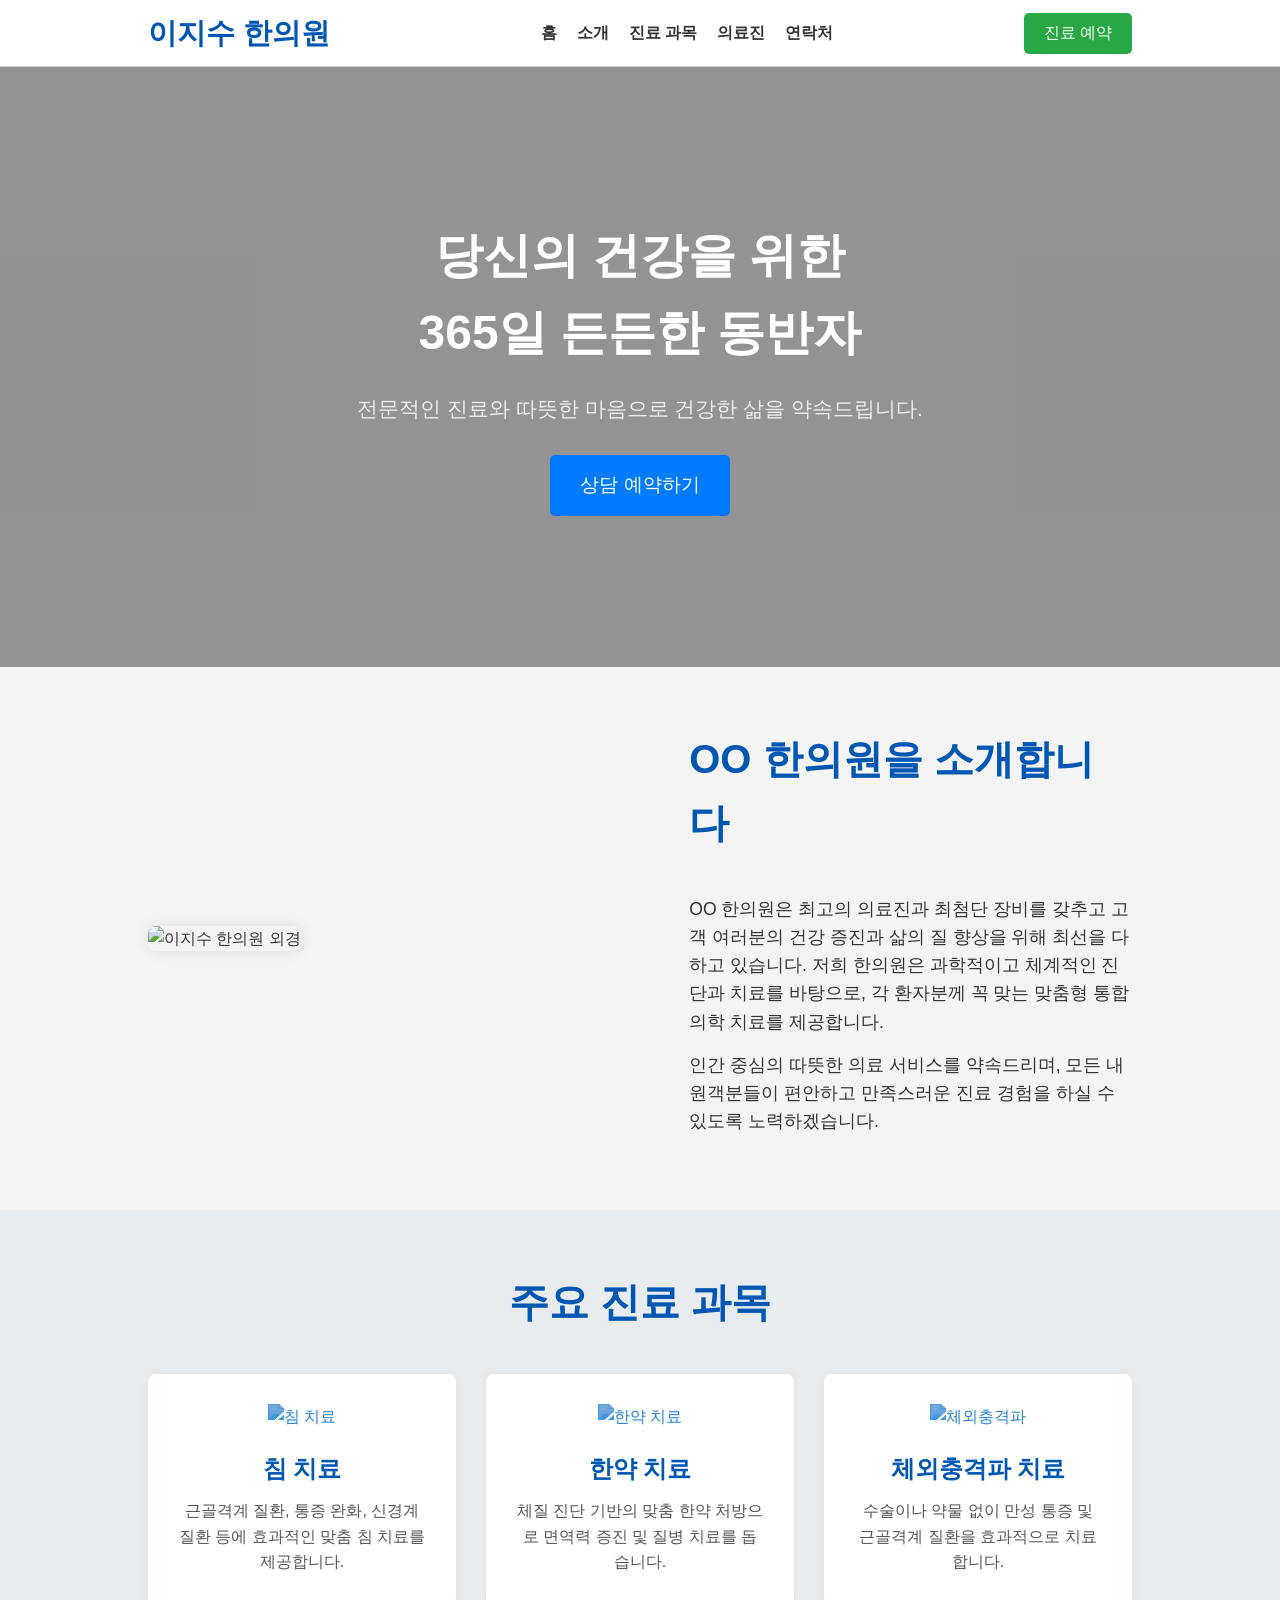
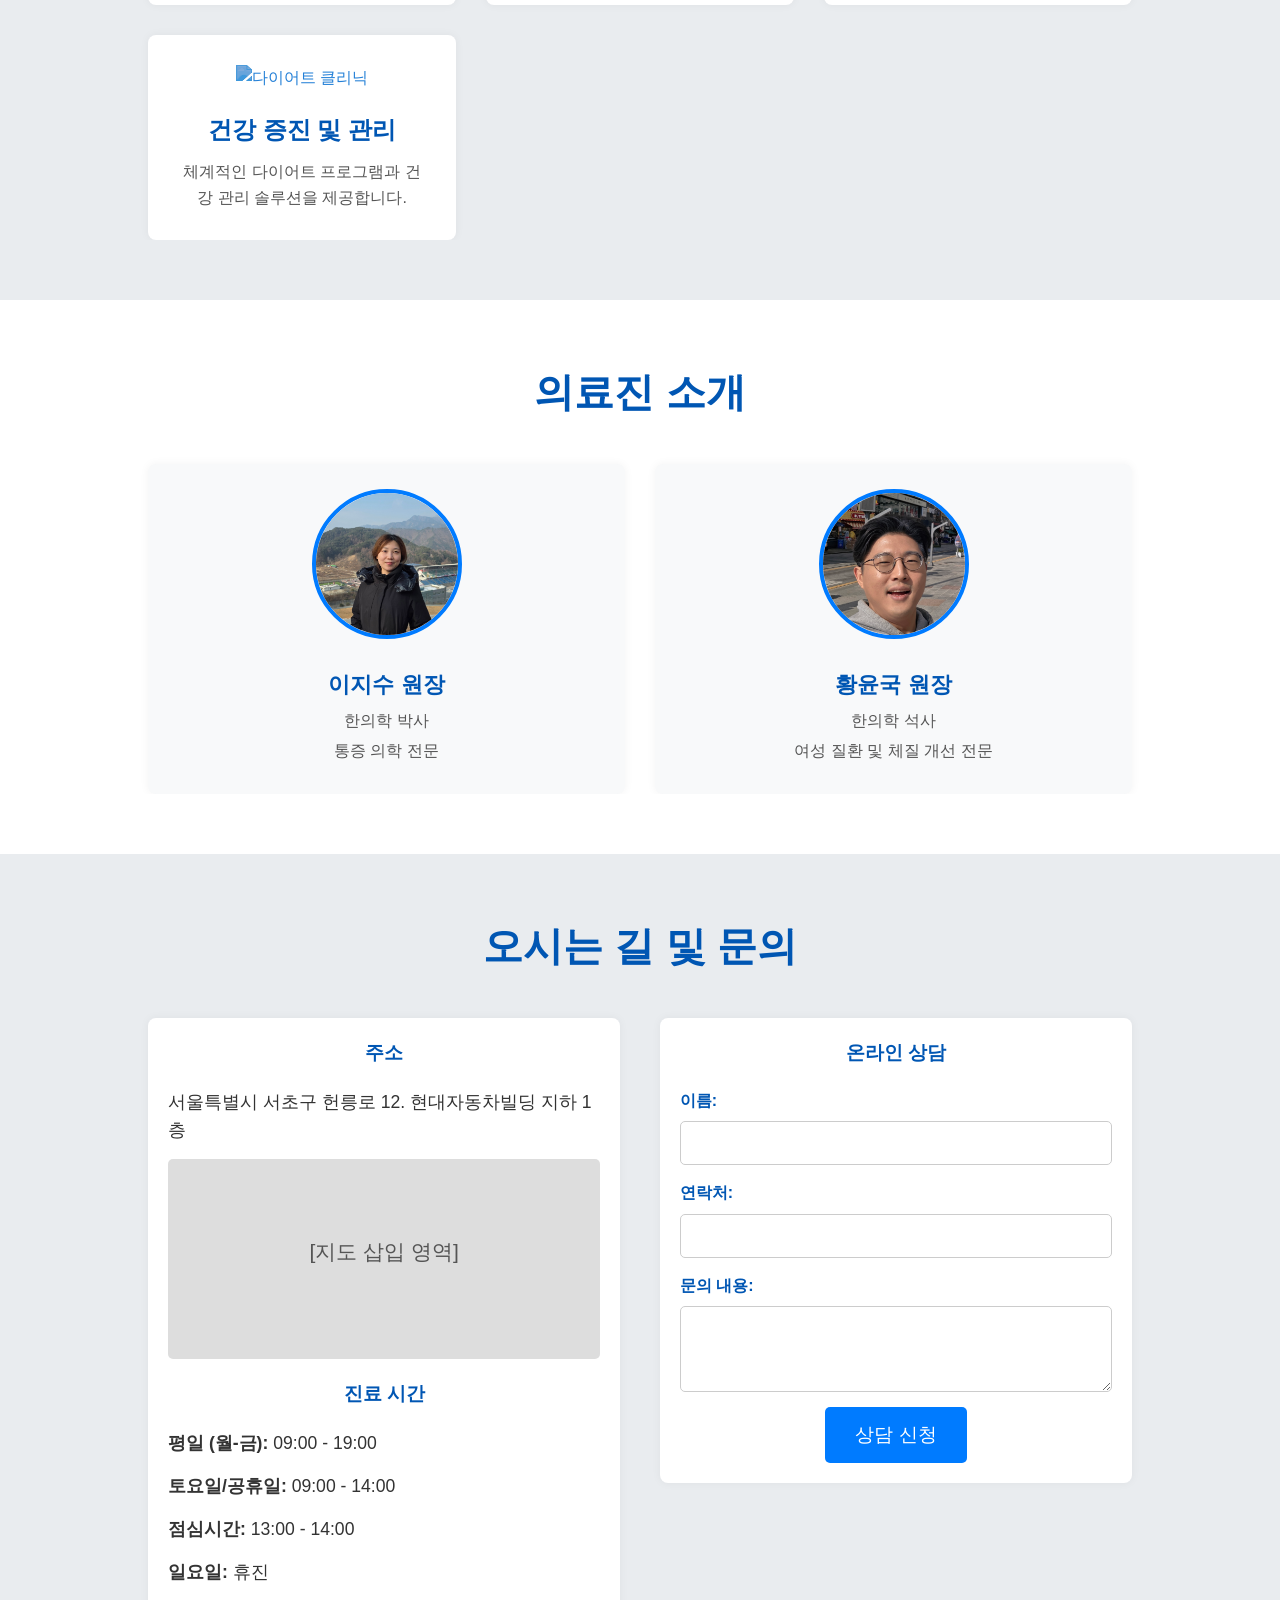
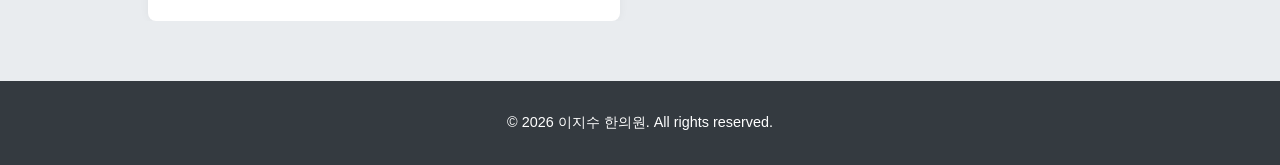
==== index.html @ 22c92284 "Initial commit" ====
<!DOCTYPE html>
<html lang="ko">
<head>
    <meta charset="UTF-8">
    <meta name="viewport" content="width=device-width, initial-scale=1.0">
    <title>이지수 한의원 - 건강한 아름다움을 위한 선택</title>
    <link rel="stylesheet" href="style.css">
    <!-- Link to a favicon if available -->
    <!-- <link rel="icon" href="favicon.ico" type="image/x-icon"> -->
</head>
<body>
    <header>
        <div class="container">
            <div class="logo">이지수 한의원</div>
            <nav>
                <ul>
                    <li><a href="#home">홈</a></li>
                    <li><a href="#about">소개</a></li>
                    <li><a href="#services">진료 과목</a></li>
                    <li><a href="#doctors">의료진</a></li>
                    <li><a href="#contact">연락처</a></li>
                </ul>
            </nav>
            <button class="cta-button-header">진료 예약</button>
        </div>
    </header>

    <section id="home" class="hero">
        <div class="hero-content">
            <h1>당신의 건강을 위한 <br> 365일 든든한 동반자</h1>
            <p>전문적인 진료와 따뜻한 마음으로 건강한 삶을 약속드립니다.</p>
            <a href="#contact" class="cta-button">상담 예약하기</a>
        </div>
    </section>

    <section id="about" class="about-section">
        <div class="container">
            <div class="about-image">
                <!-- Placeholder for clinic image -->
                <img src="images/clinic_exterior.jpg" alt="이지수 한의원 외경">
            </div>
            <div class="about-text">
                <h2>OO 한의원을 소개합니다</h2>
                <p>OO 한의원은 최고의 의료진과 최첨단 장비를 갖추고 고객 여러분의 건강 증진과 삶의 질 향상을 위해 최선을 다하고 있습니다. 저희 한의원은 과학적이고 체계적인 진단과 치료를 바탕으로, 각 환자분께 꼭 맞는 맞춤형 통합 의학 치료를 제공합니다.</p>
                <p>인간 중심의 따뜻한 의료 서비스를 약속드리며, 모든 내원객분들이 편안하고 만족스러운 진료 경험을 하실 수 있도록 노력하겠습니다.</p>
            </div>
        </div>
    </section>

    <section id="services" class="services-section">
        <div class="container">
            <h2>주요 진료 과목</h2>
            <div class="services-grid">
                <div class="service-item">
                    <img src="images/acupuncture.png" alt="침 치료">
                    <h3>침 치료</h3>
                    <p>근골격계 질환, 통증 완화, 신경계 질환 등에 효과적인 맞춤 침 치료를 제공합니다.</p>
                </div>
                <div class="service-item">
                    <img src="images/herbal_medicine.png" alt="한약 치료">
                    <h3>한약 치료</h3>
                    <p>체질 진단 기반의 맞춤 한약 처방으로 면역력 증진 및 질병 치료를 돕습니다.</p>
                </div>
                <div class="service-item">
                    <img src="images/shockwave.png" alt="체외충격파">
                    <h3>체외충격파 치료</h3>
                    <p>수술이나 약물 없이 만성 통증 및 근골격계 질환을 효과적으로 치료합니다.</p>
                </div>
                <div class="service-item">
                    <img src="images/diet.png" alt="다이어트 클리닉">
                    <h3>건강 증진 및 관리</h3>
                    <p>체계적인 다이어트 프로그램과 건강 관리 솔루션을 제공합니다.</p>
                </div>
            </div>
        </div>
    </section>

    <section id="doctors" class="doctors-section">
        <div class="container">
            <h2>의료진 소개</h2>
            <div class="doctors-grid">
                <div class="doctor-card">
                    <img src="images/ljs.jpg" alt="이지수 원장">
                    <h3>이지수 원장</h3>
                    <p>한의학 박사</p>
                    <p>통증 의학 전문</p>
                </div>
                <div class="doctor-card">
                    <img src="images/hyg.jpg" alt="황윤국 원장">
                    <h3>황윤국 원장</h3>
                    <p>한의학 석사</p>
                    <p>여성 질환 및 체질 개선 전문</p>
                </div>
                <!-- Add more doctor cards as needed -->
            </div>
        </div>
    </section>

    <section id="contact" class="contact-section">
        <div class="container">
            <h2>오시는 길 및 문의</h2>
            <div class="contact-info">
                <div class="address-map">
                    <h3>주소</h3>
                    <p>서울특별시 서초구 헌릉로 12. 현대자동차빌딩 지하 1층</p>
                    <div class="map-placeholder">
                        <!-- Placeholder for a map embed -->
                        <p>[지도 삽입 영역]</p>
                    </div>
                    <h3>진료 시간</h3>
                    <p><strong>평일 (월-금):</strong> 09:00 - 19:00</p>
                    <p><strong>토요일/공휴일:</strong> 09:00 - 14:00</p>
                    <p><strong>점심시간:</strong> 13:00 - 14:00</p>
                    <p><strong>일요일:</strong> 휴진</p>
                </div>
                <div class="contact-form">
                    <h3>온라인 상담</h3>
                    <form action="#" method="post">
                        <label for="name">이름:</label>
                        <input type="text" id="name" name="name" required>

                        <label for="phone">연락처:</label>
                        <input type="tel" id="phone" name="phone" required>

                        <label for="message">문의 내용:</label>
                        <textarea id="message" name="message" rows="4" required></textarea>

                        <button type="submit" class="cta-button">상담 신청</button>
                    </form>
                </div>
            </div>
        </div>
    </section>

    <footer>
        <div class="container">
            <p>&copy; 2026 이지수 한의원. All rights reserved.</p>
            <!-- Optional: Links to privacy policy, terms of service -->
        </div>
    </footer>

    <!-- <script src="script.js"></script> -->
</body>
</html>
---- style.css ----
/* Basic Reset & Global Styles */
* {
    margin: 0;
    padding: 0;
    box-sizing: border-box;
}

body {
    font-family: 'Arial', sans-serif; /* Or a more Korean-friendly font if specified */
    line-height: 1.6;
    color: #333;
    background-color: #f4f4f4;
}

.container {
    width: 80%;
    margin: auto;
    overflow: hidden;
    padding: 0 20px;
}

h1, h2, h3 {
    margin-bottom: 20px;
    color: #0056b3; /* A clinic-like blue */
}

a {
    text-decoration: none;
    color: #007bff;
}

a:hover {
    color: #0056b3;
}

/* Header */
header {
    background: #fff;
    padding: 10px 0;
    border-bottom: #ccc 1px solid;
    position: sticky;
    top: 0;
    z-index: 1000;
}

header .container {
    display: flex;
    justify-content: space-between;
    align-items: center;
}

header .logo {
    font-size: 1.8em;
    font-weight: bold;
    color: #0056b3;
}

header nav ul {
    list-style: none;
    display: flex;
}

header nav ul li {
    margin-left: 20px;
}

header nav ul li a {
    color: #333;
    font-weight: bold;
    padding: 5px 0;
    transition: color 0.3s ease;
}

header nav ul li a:hover {
    color: #007bff;
}

.cta-button-header {
    background: #28a745; /* Green for action */
    color: #fff;
    padding: 10px 20px;
    border: none;
    border-radius: 5px;
    cursor: pointer;
    font-size: 1em;
    transition: background-color 0.3s ease;
}

.cta-button-header:hover {
    background: #218838;
}

/* Hero Section */
.hero {
    background: url('images/hero_banner.jpg') no-repeat center center/cover; /* Placeholder image */
    height: 600px;
    display: flex;
    justify-content: center;
    align-items: center;
    text-align: center;
    color: #fff;
    position: relative;
    overflow: hidden; /* Ensures background image doesn't overflow */
}

.hero::before { /* Overlay for better text readability */
    content: '';
    position: absolute;
    top: 0;
    left: 0;
    width: 100%;
    height: 100%;
    background-color: rgba(0, 0, 0, 0.4);
}

.hero-content {
    position: relative;
    z-index: 1;
    max-width: 800px;
    padding: 20px;
}

.hero h1 {
    font-size: 3em;
    margin-bottom: 20px;
    color: #fff;
}

.hero p {
    font-size: 1.3em;
    margin-bottom: 30px;
    color: #eee;
}

.cta-button {
    display: inline-block;
    background: #007bff;
    color: #fff;
    padding: 15px 30px;
    border-radius: 5px;
    font-size: 1.2em;
    transition: background-color 0.3s ease;
    border: none;
    cursor: pointer;
}

.cta-button:hover {
    background: #0056b3;
}

/* Section Styling */
section {
    padding: 60px 0;
    text-align: center;
}

section h2 {
    font-size: 2.5em;
    margin-bottom: 40px;
    color: #0056b3;
}

/* About Section */
.about-section .container {
    display: flex;
    align-items: center;
    justify-content: space-between;
    text-align: left;
    flex-wrap: wrap; /* Allow wrapping for responsiveness */
}

.about-image {
    flex: 1;
    max-width: 45%;
    margin-right: 30px;
}

.about-image img {
    max-width: 100%;
    height: auto;
    border-radius: 8px;
    box-shadow: 0 0 15px rgba(0,0,0,0.1);
}

.about-text {
    flex: 1;
    max-width: 45%;
}

.about-text p {
    margin-bottom: 15px;
    font-size: 1.1em;
}

/* Services Section */
.services-section {
    background: #e9ecef;
}

.services-grid {
    display: grid;
    grid-template-columns: repeat(auto-fit, minmax(280px, 1fr));
    gap: 30px;
    margin-top: 30px;
}

.service-item {
    background: #fff;
    padding: 30px;
    border-radius: 8px;
    box-shadow: 0 0 10px rgba(0,0,0,0.05);
    transition: transform 0.3s ease;
}

.service-item:hover {
    transform: translateY(-10px);
}

.service-item img {
    width: 80px;
    height: 80px;
    margin-bottom: 20px;
    filter: invert(30%) sepia(100%) saturate(800%) hue-rotate(180deg) brightness(90%) contrast(90%); /* Example color tint */
}

.service-item h3 {
    font-size: 1.5em;
    margin-bottom: 10px;
    color: #0056b3;
}

.service-item p {
    font-size: 1em;
    color: #555;
}

/* Doctors Section */
.doctors-section {
    background: #fff;
}

.doctors-grid {
    display: grid;
    grid-template-columns: repeat(auto-fit, minmax(250px, 1fr));
    gap: 30px;
    margin-top: 30px;
}

.doctor-card {
    background: #f8f9fa;
    padding: 25px;
    border-radius: 8px;
    box-shadow: 0 0 10px rgba(0,0,0,0.05);
}

.doctor-card img {
    width: 150px;
    height: 150px;
    border-radius: 50%;
    object-fit: cover;
    margin-bottom: 20px;
    border: 4px solid #007bff;
}

.doctor-card h3 {
    font-size: 1.4em;
    margin-bottom: 5px;
    color: #0056b3;
}

.doctor-card p {
    font-size: 1em;
    color: #555;
    margin-bottom: 5px;
}

/* Contact Section */
.contact-section {
    background: #e9ecef;
}

.contact-info {
    display: flex;
    justify-content: space-between;
    align-items: flex-start; /* Align items to the top */
    flex-wrap: wrap;
    text-align: left;
}

.address-map, .contact-form {
    flex: 1;
    max-width: 48%;
    padding: 20px;
    background: #fff;
    border-radius: 8px;
    box-shadow: 0 0 10px rgba(0,0,0,0.05);
}

.address-map h3, .contact-form h3 {
    margin-top: 0;
    text-align: center;
}

.address-map p, .contact-form p {
    font-size: 1.1em;
    margin-bottom: 15px;
}

.map-placeholder {
    background-color: #ddd;
    height: 200px;
    display: flex;
    justify-content: center;
    align-items: center;
    color: #555;
    font-size: 1.2em;
    border-radius: 5px;
    margin-top: 10px;
    margin-bottom: 20px;
}

.contact-form form {
    display: flex;
    flex-direction: column;
}

.contact-form label {
    margin-bottom: 8px;
    font-weight: bold;
    color: #0056b3;
}

.contact-form input[type="text"],
.contact-form input[type="tel"],
.contact-form textarea {
    padding: 12px;
    margin-bottom: 15px;
    border: 1px solid #ccc;
    border-radius: 5px;
    font-size: 1em;
}

.contact-form textarea {
    resize: vertical; /* Allow vertical resizing */
}

.contact-form button[type="submit"] {
    width: auto; /* Adjust button width */
    align-self: center; /* Center the button */
}


/* Footer */
footer {
    background: #343a40;
    color: #fff;
    text-align: center;
    padding: 30px 0;
}

footer p {
    margin: 0;
    font-size: 0.9em;
}

/* Responsive Design */
@media (max-width: 992px) {
    .container {
        width: 90%;
    }

    header .container {
        flex-direction: column;
    }

    header nav ul {
        margin-top: 15px;
        flex-wrap: wrap;
        justify-content: center;
    }

    header nav ul li {
        margin: 5px 10px;
    }

    .cta-button-header {
        margin-top: 10px;
    }

    .hero h1 {
        font-size: 2.5em;
    }

    .hero p {
        font-size: 1.1em;
    }

    .about-section .container, .contact-info {
        flex-direction: column;
    }

    .about-image, .about-text, .address-map, .contact-form {
        max-width: 100%;
        margin-right: 0;
        margin-bottom: 30px;
    }

    .contact-form {
        margin-bottom: 0; /* No extra margin for the last element */
    }
}

@media (max-width: 768px) {
    .hero {
        height: 400px;
    }

    .hero h1 {
        font-size: 2em;
    }

    .hero p {
        font-size: 1em;
    }

    .cta-button {
        padding: 12px 25px;
        font-size: 1em;
    }

    section h2 {
        font-size: 2em;
    }

    .service-item, .doctor-card {
        padding: 20px;
    }
    
    .doctor-card img {
        width: 120px;
        height: 120px;
    }

    .doctor-card h3 {
        font-size: 1.2em;
    }
}

@media (max-width: 576px) {
    header .logo {
        font-size: 1.5em;
    }
    header nav ul li {
        margin: 5px;
    }
    .cta-button-header {
        padding: 8px 15px;
        font-size: 0.9em;
    }

    .hero h1 {
        font-size: 1.8em;
    }

    .hero p {
        font-size: 0.95em;
    }
    
    .cta-button {
        padding: 10px 20px;
        font-size: 1em;
    }

    .about-section .container, .contact-info {
        padding: 0 15px;
    }

    .service-item img {
        width: 60px;
        height: 60px;
    }
    .service-item h3 {
        font-size: 1.3em;
    }

    .contact-form button[type="submit"] {
        width: 100%; /* Full width for submit button on small screens */
    }
}
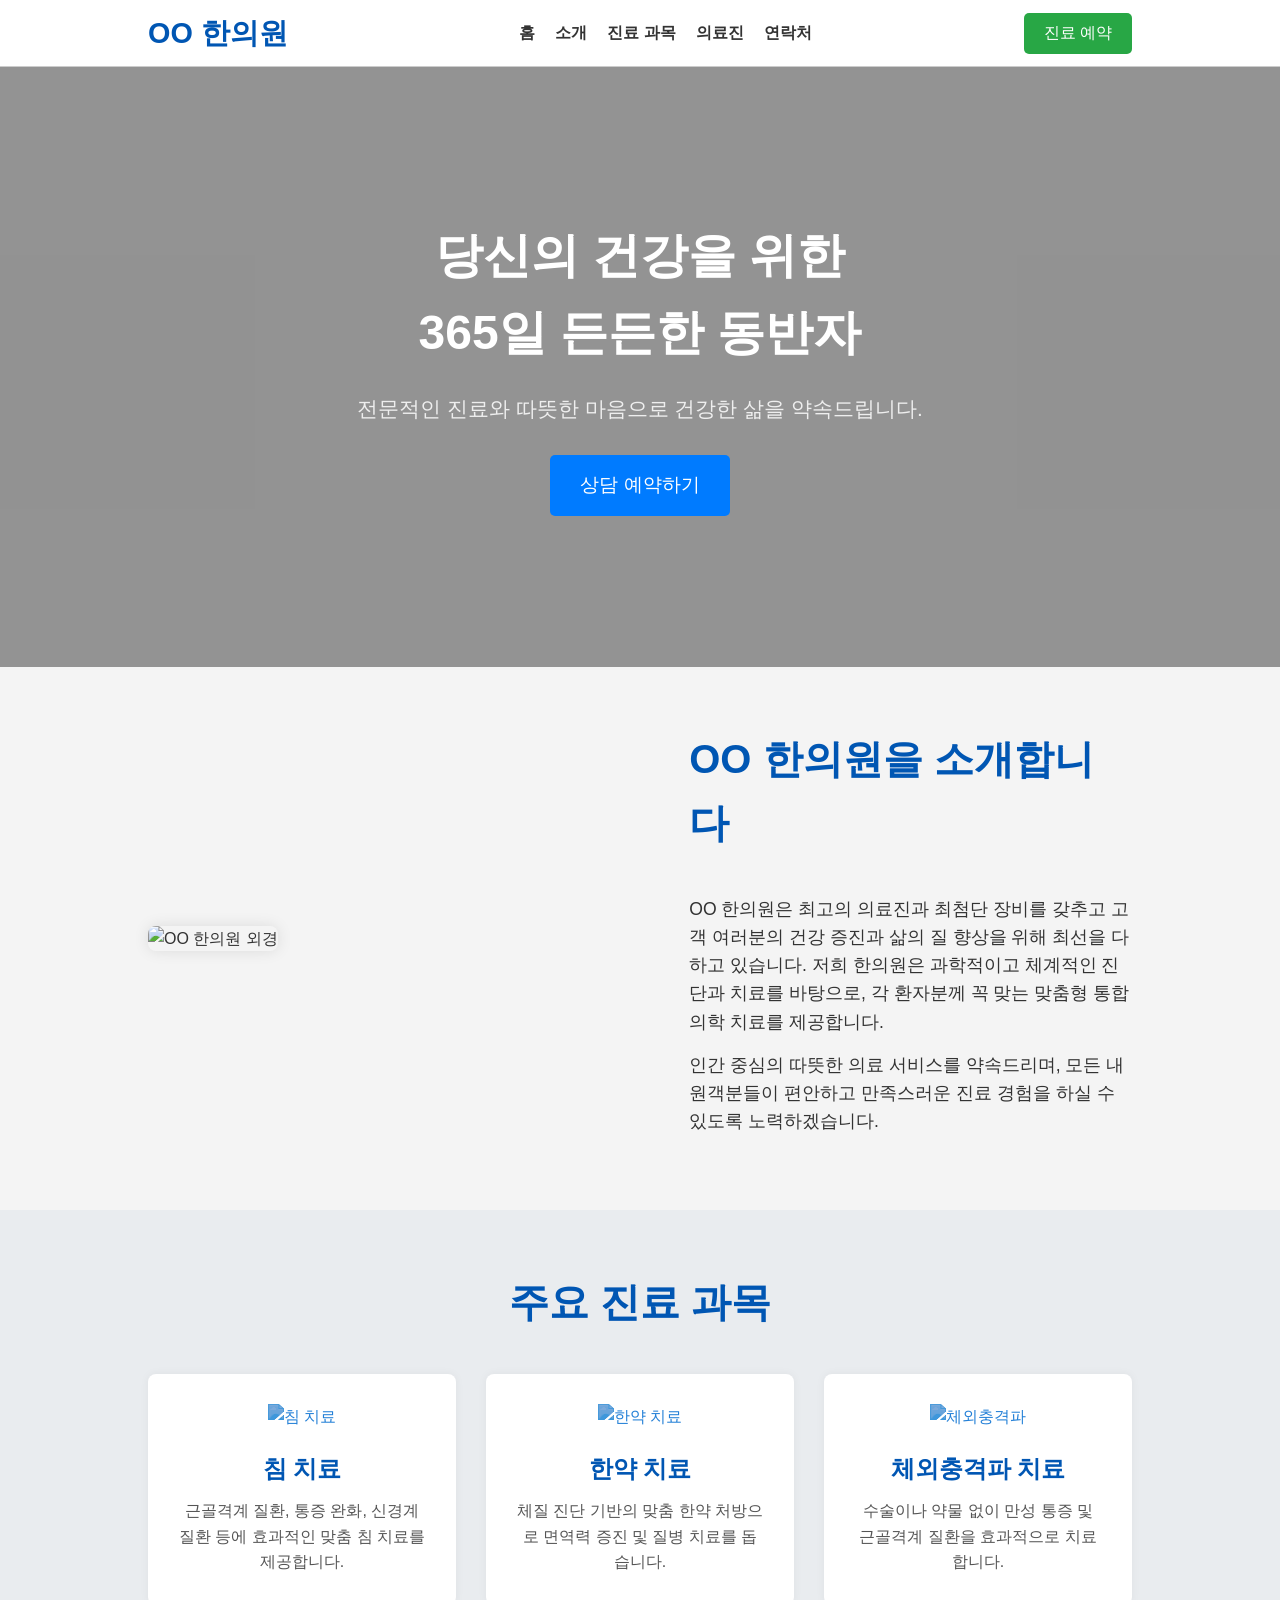
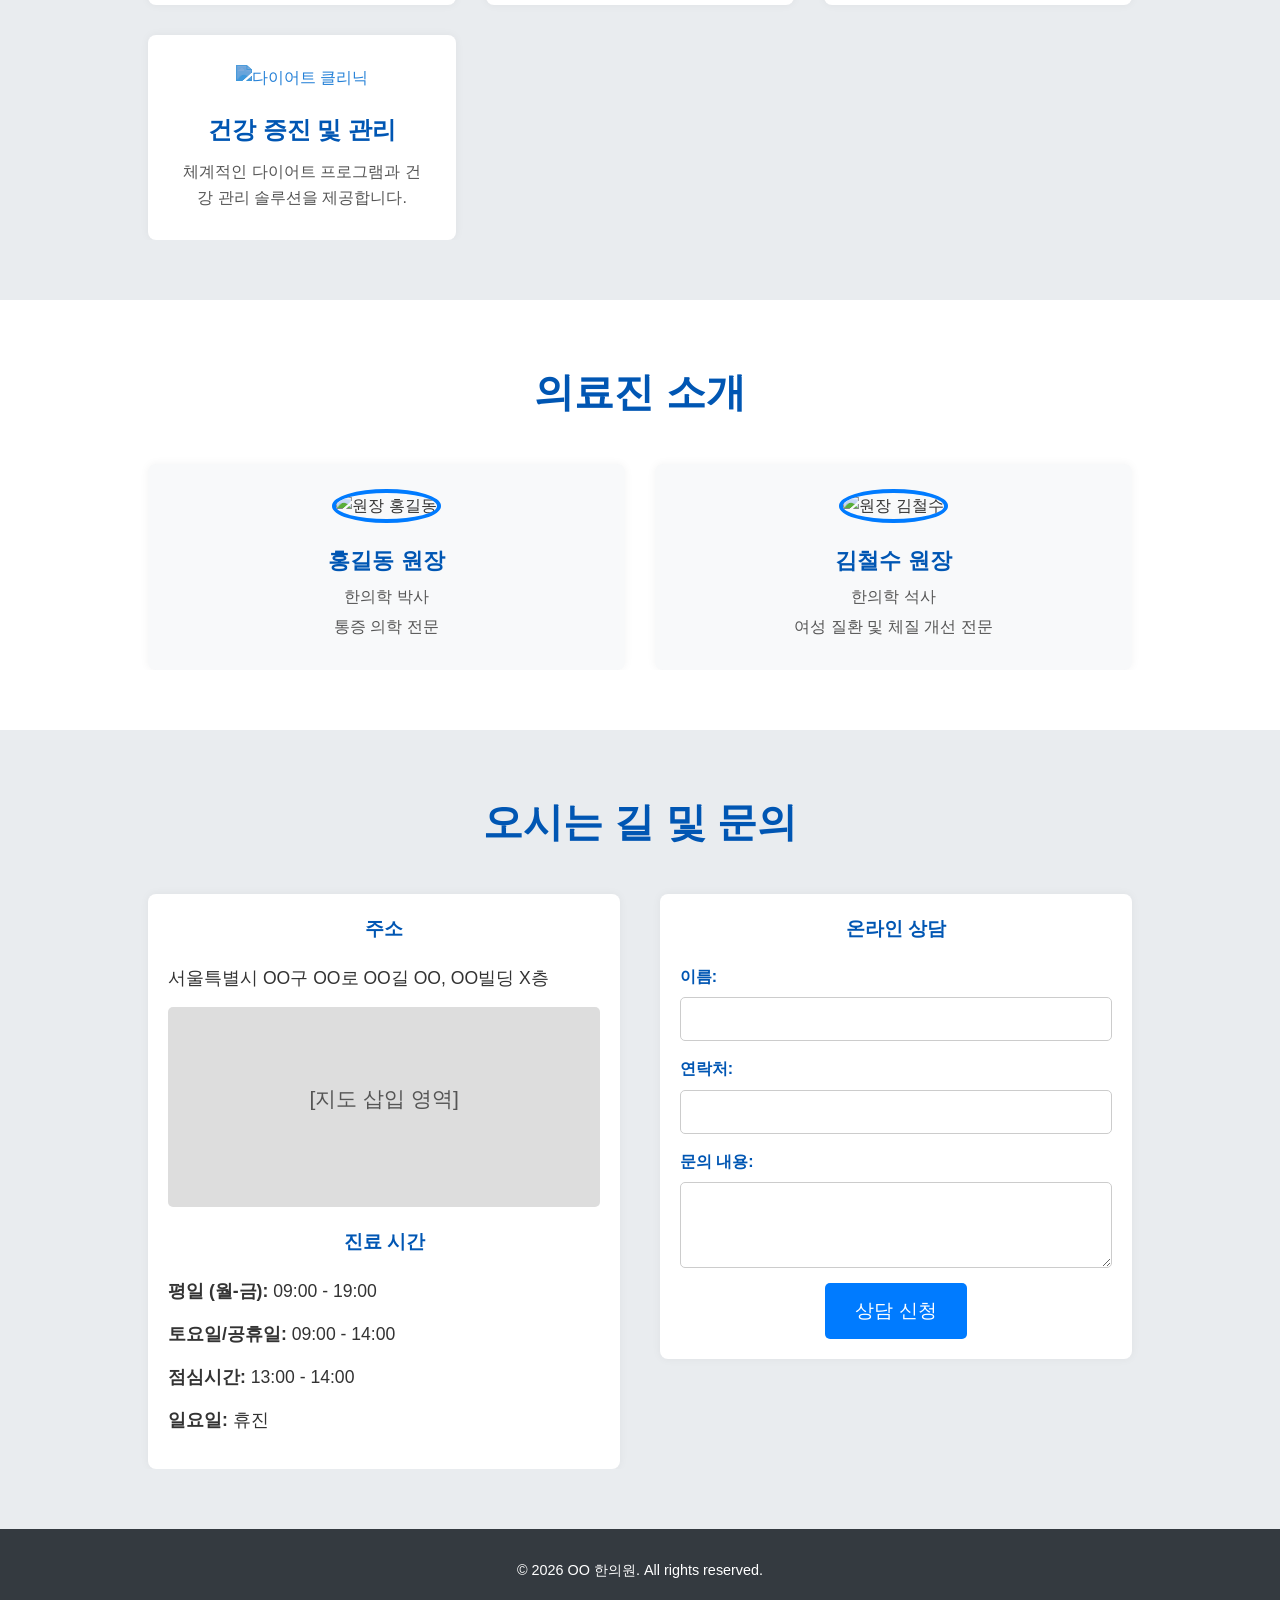
==== commit 5fc3ca43: "Initial commit" ====
--- a/index.html
+++ b/index.html
@@ -3,7 +3,7 @@
 <head>
     <meta charset="UTF-8">
     <meta name="viewport" content="width=device-width, initial-scale=1.0">
-    <title>이지수 한의원 - 건강한 아름다움을 위한 선택</title>
+    <title>OO 한의원 - 건강한 아름다움을 위한 선택</title>
     <link rel="stylesheet" href="style.css">
     <!-- Link to a favicon if available -->
     <!-- <link rel="icon" href="favicon.ico" type="image/x-icon"> -->
@@ -11,7 +11,7 @@
 <body>
     <header>
         <div class="container">
-            <div class="logo">이지수 한의원</div>
+            <div class="logo">OO 한의원</div>
             <nav>
                 <ul>
                     <li><a href="#home">홈</a></li>
@@ -37,7 +37,7 @@
         <div class="container">
             <div class="about-image">
                 <!-- Placeholder for clinic image -->
-                <img src="images/clinic_exterior.jpg" alt="이지수 한의원 외경">
+                <img src="images/clinic_exterior.jpg" alt="OO 한의원 외경">
             </div>
             <div class="about-text">
                 <h2>OO 한의원을 소개합니다</h2>
@@ -80,14 +80,14 @@
             <h2>의료진 소개</h2>
             <div class="doctors-grid">
                 <div class="doctor-card">
-                    <img src="images/ljs.jpg" alt="이지수 원장">
-                    <h3>이지수 원장</h3>
+                    <img src="images/doctor_placeholder.png" alt="원장 홍길동">
+                    <h3>홍길동 원장</h3>
                     <p>한의학 박사</p>
                     <p>통증 의학 전문</p>
                 </div>
                 <div class="doctor-card">
-                    <img src="images/hyg.jpg" alt="황윤국 원장">
-                    <h3>황윤국 원장</h3>
+                    <img src="images/doctor_placeholder.png" alt="원장 김철수">
+                    <h3>김철수 원장</h3>
                     <p>한의학 석사</p>
                     <p>여성 질환 및 체질 개선 전문</p>
                 </div>
@@ -102,7 +102,7 @@
             <div class="contact-info">
                 <div class="address-map">
                     <h3>주소</h3>
-                    <p>서울특별시 서초구 헌릉로 12. 현대자동차빌딩 지하 1층</p>
+                    <p>서울특별시 OO구 OO로 OO길 OO, OO빌딩 X층</p>
                     <div class="map-placeholder">
                         <!-- Placeholder for a map embed -->
                         <p>[지도 삽입 영역]</p>
@@ -134,7 +134,7 @@
 
     <footer>
         <div class="container">
-            <p>&copy; 2026 이지수 한의원. All rights reserved.</p>
+            <p>&copy; 2026 OO 한의원. All rights reserved.</p>
             <!-- Optional: Links to privacy policy, terms of service -->
         </div>
     </footer>
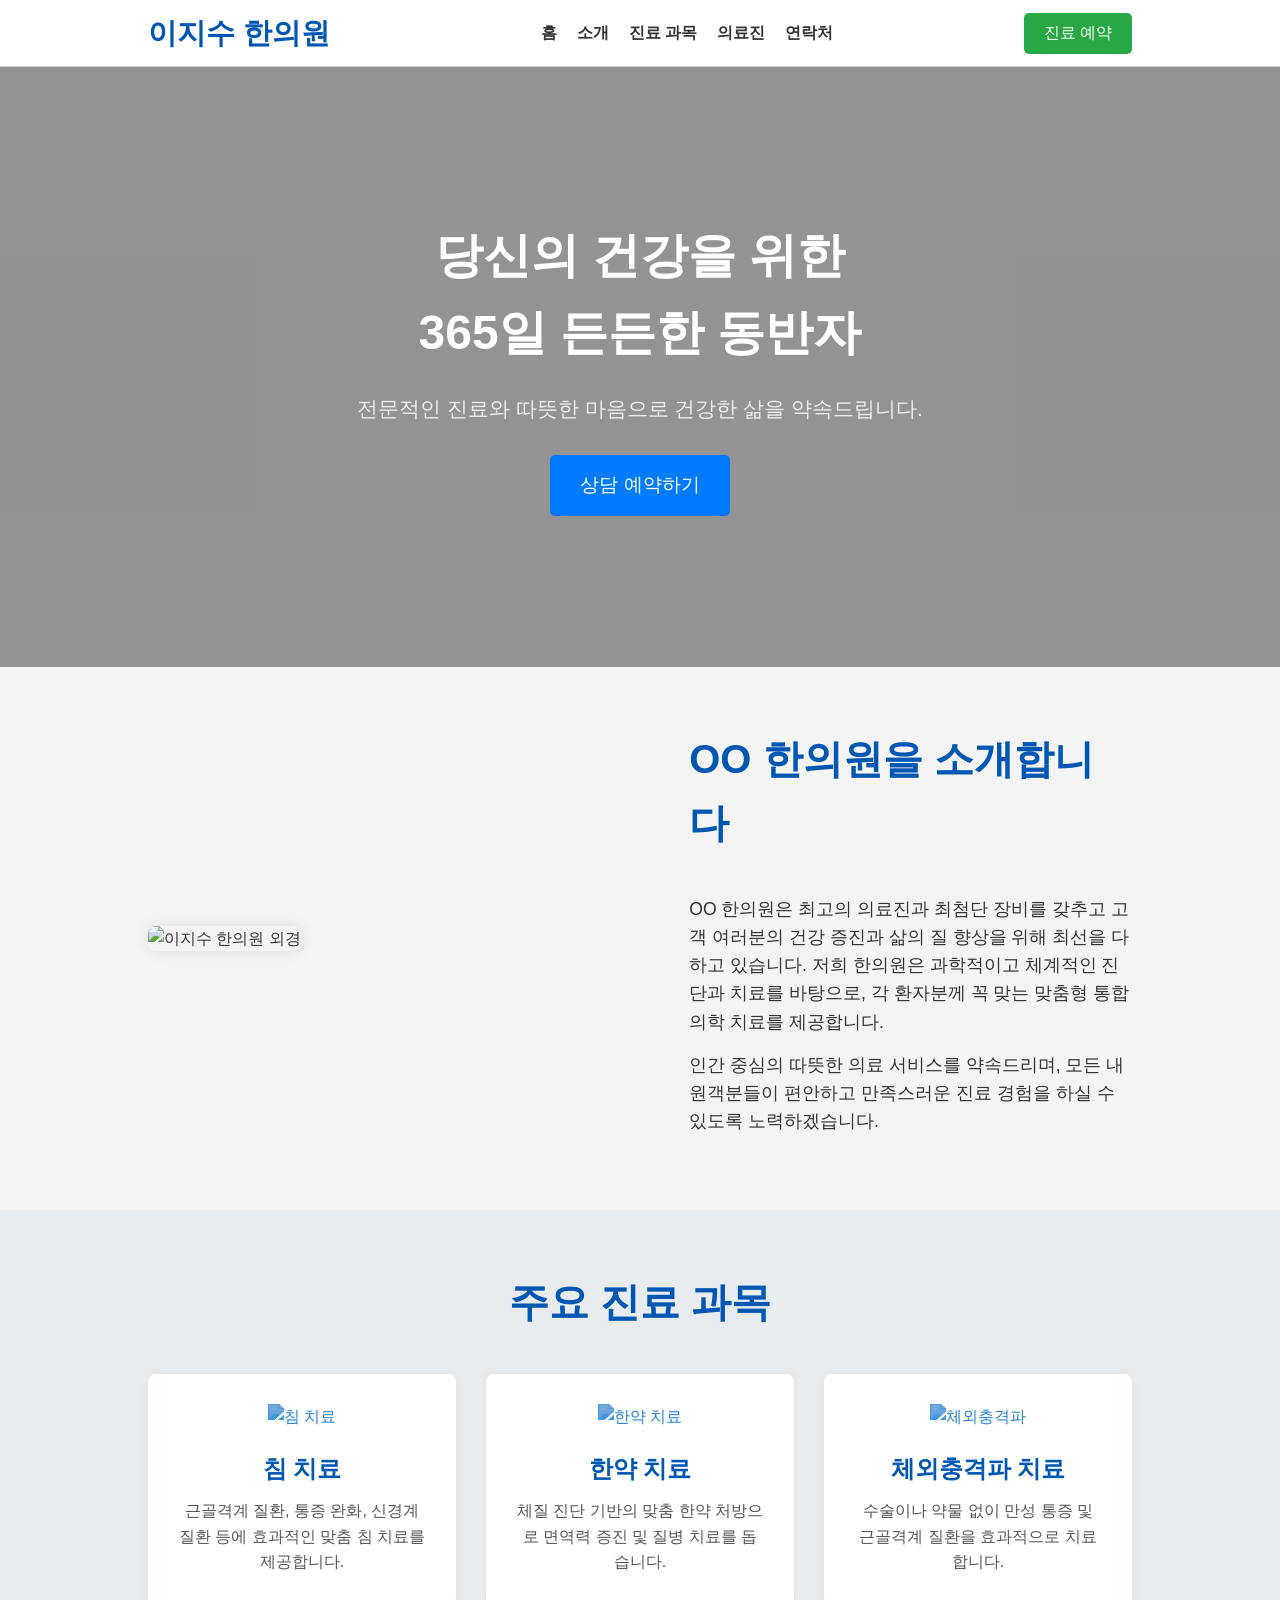
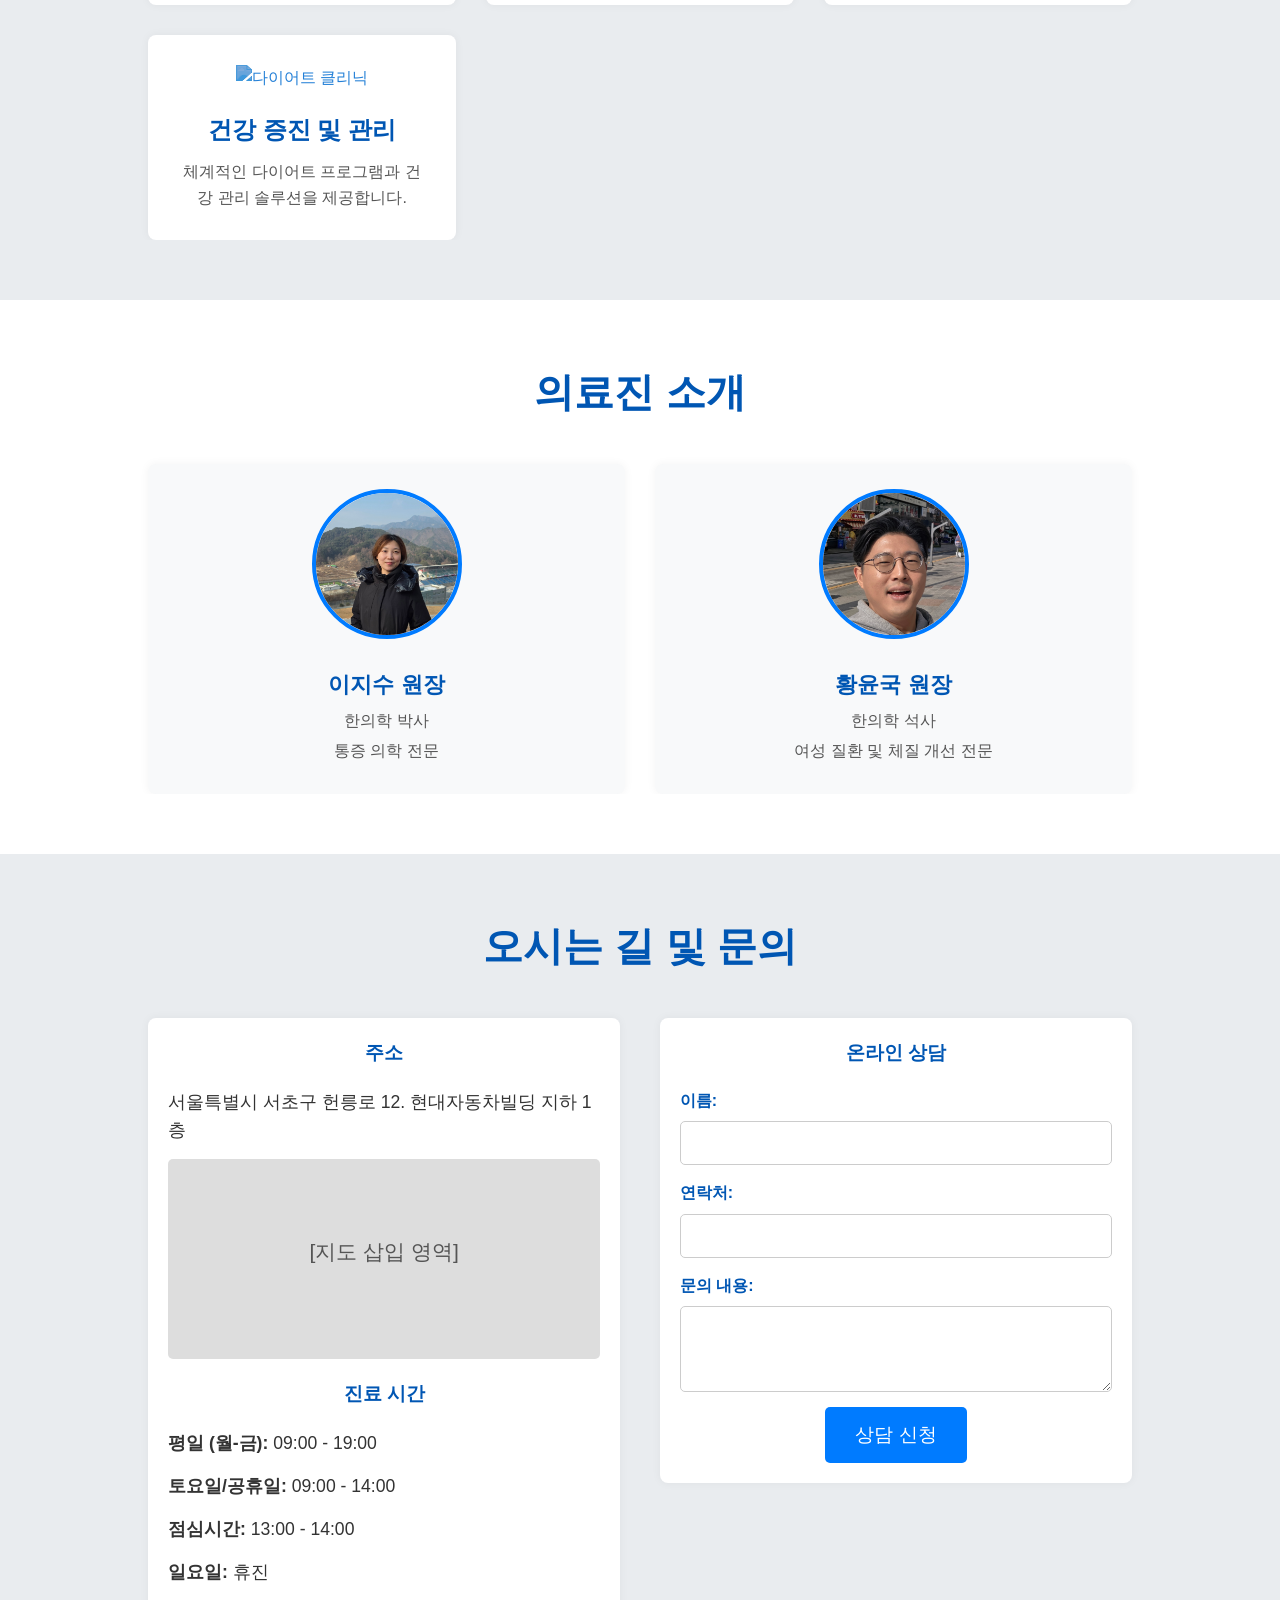
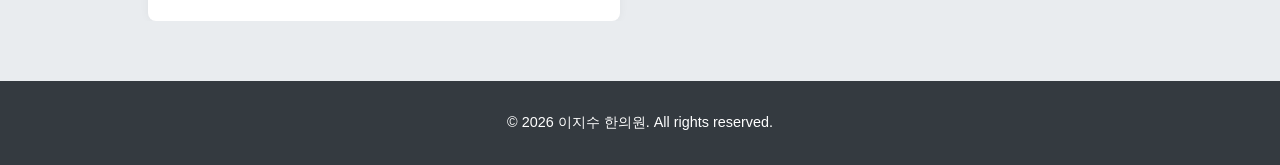
==== commit 535b99e1: "폼 수정완료" ====
--- a/index.html
+++ b/index.html
@@ -3,7 +3,7 @@
 <head>
     <meta charset="UTF-8">
     <meta name="viewport" content="width=device-width, initial-scale=1.0">
-    <title>OO 한의원 - 건강한 아름다움을 위한 선택</title>
+    <title>이지수 한의원 - 건강한 아름다움을 위한 선택</title>
     <link rel="stylesheet" href="style.css">
     <!-- Link to a favicon if available -->
     <!-- <link rel="icon" href="favicon.ico" type="image/x-icon"> -->
@@ -11,7 +11,7 @@
 <body>
     <header>
         <div class="container">
-            <div class="logo">OO 한의원</div>
+            <div class="logo">이지수 한의원</div>
             <nav>
                 <ul>
                     <li><a href="#home">홈</a></li>
@@ -37,7 +37,7 @@
         <div class="container">
             <div class="about-image">
                 <!-- Placeholder for clinic image -->
-                <img src="images/clinic_exterior.jpg" alt="OO 한의원 외경">
+                <img src="images/clinic_exterior.jpg" alt="이지수 한의원 외경">
             </div>
             <div class="about-text">
                 <h2>OO 한의원을 소개합니다</h2>
@@ -80,14 +80,14 @@
             <h2>의료진 소개</h2>
             <div class="doctors-grid">
                 <div class="doctor-card">
-                    <img src="images/doctor_placeholder.png" alt="원장 홍길동">
-                    <h3>홍길동 원장</h3>
+                    <img src="images/ljs.jpg" alt="이지수 원장">
+                    <h3>이지수 원장</h3>
                     <p>한의학 박사</p>
                     <p>통증 의학 전문</p>
                 </div>
                 <div class="doctor-card">
-                    <img src="images/doctor_placeholder.png" alt="원장 김철수">
-                    <h3>김철수 원장</h3>
+                    <img src="images/hyg.jpg" alt="황윤국 원장">
+                    <h3>황윤국 원장</h3>
                     <p>한의학 석사</p>
                     <p>여성 질환 및 체질 개선 전문</p>
                 </div>
@@ -102,7 +102,7 @@
             <div class="contact-info">
                 <div class="address-map">
                     <h3>주소</h3>
-                    <p>서울특별시 OO구 OO로 OO길 OO, OO빌딩 X층</p>
+                    <p>서울특별시 서초구 헌릉로 12. 현대자동차빌딩 지하 1층</p>
                     <div class="map-placeholder">
                         <!-- Placeholder for a map embed -->
                         <p>[지도 삽입 영역]</p>
@@ -115,7 +115,7 @@
                 </div>
                 <div class="contact-form">
                     <h3>온라인 상담</h3>
-                    <form action="#" method="post">
+                    <form id="contact-form" action="https://260318.hbrian0302.workers.dev/" method="post">
                         <label for="name">이름:</label>
                         <input type="text" id="name" name="name" required>
 
@@ -134,7 +134,7 @@
 
     <footer>
         <div class="container">
-            <p>&copy; 2026 OO 한의원. All rights reserved.</p>
+            <p>&copy; 2026 이지수 한의원. All rights reserved.</p>
             <!-- Optional: Links to privacy policy, terms of service -->
         </div>
     </footer>
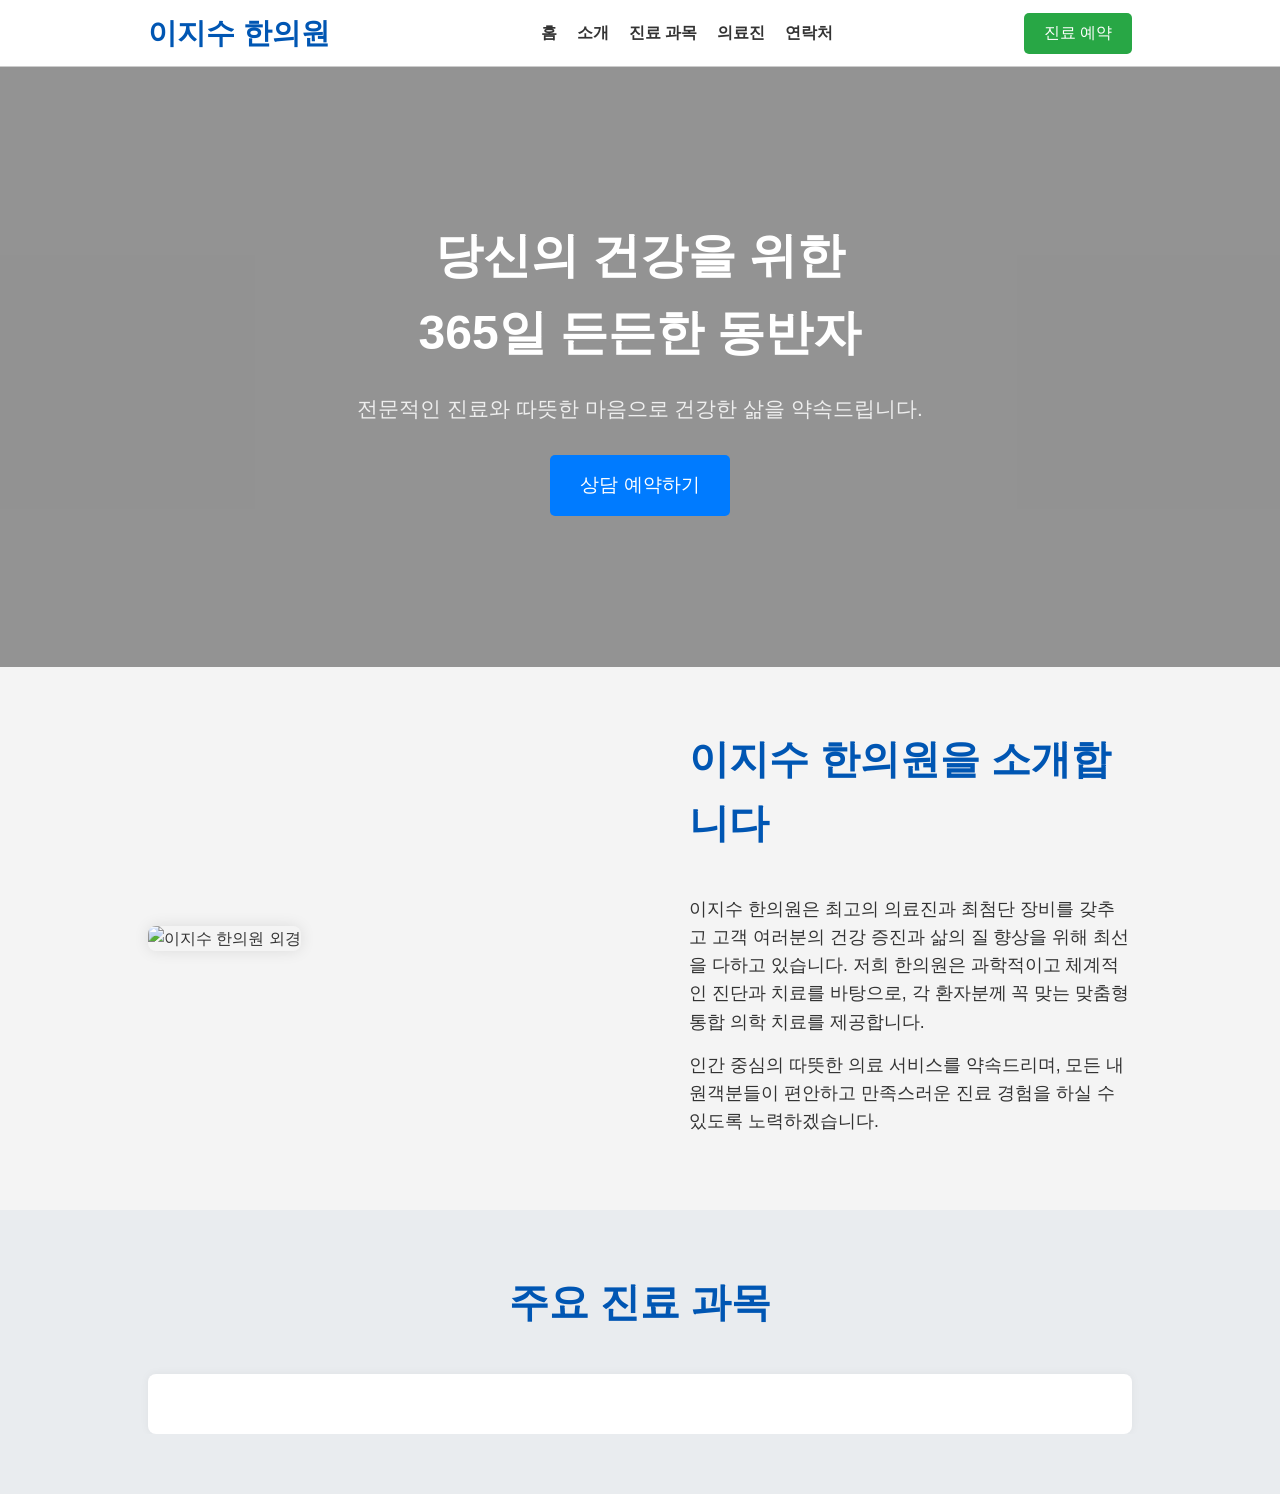
==== commit 11c87160: "폼 수정 2" ====
--- a/index.html
+++ b/index.html
@@ -5,9 +5,7 @@
     <meta name="viewport" content="width=device-width, initial-scale=1.0">
     <title>이지수 한의원 - 건강한 아름다움을 위한 선택</title>
     <link rel="stylesheet" href="style.css">
-    <!-- Link to a favicon if available -->
-    <!-- <link rel="icon" href="favicon.ico" type="image/x-icon"> -->
-</head>
+    </head>
 <body>
     <header>
         <div class="container">
@@ -36,12 +34,12 @@
     <section id="about" class="about-section">
         <div class="container">
             <div class="about-image">
-                <!-- Placeholder for clinic image -->
                 <img src="images/clinic_exterior.jpg" alt="이지수 한의원 외경">
             </div>
             <div class="about-text">
-                <h2>OO 한의원을 소개합니다</h2>
-                <p>OO 한의원은 최고의 의료진과 최첨단 장비를 갖추고 고객 여러분의 건강 증진과 삶의 질 향상을 위해 최선을 다하고 있습니다. 저희 한의원은 과학적이고 체계적인 진단과 치료를 바탕으로, 각 환자분께 꼭 맞는 맞춤형 통합 의학 치료를 제공합니다.</p>
+                <h2>이지수 한의원을 소개합니다</h2>
+                <p>이지수 한의원은 최고의 의료진과 최첨단 장비를 갖추고 고객 여러분의 건강 증진과 삶의 질 향상을 위해 최선을 다하고 있습니다. 저희
+       한의원은 과학적이고 체계적인 진단과 치료를 바탕으로, 각 환자분께 꼭 맞는 맞춤형 통합 의학 치료를 제공합니다.</p>
                 <p>인간 중심의 따뜻한 의료 서비스를 약속드리며, 모든 내원객분들이 편안하고 만족스러운 진료 경험을 하실 수 있도록 노력하겠습니다.</p>
             </div>
         </div>
@@ -52,93 +50,4 @@
             <h2>주요 진료 과목</h2>
             <div class="services-grid">
                 <div class="service-item">
-                    <img src="images/acupuncture.png" alt="침 치료">
-                    <h3>침 치료</h3>
-                    <p>근골격계 질환, 통증 완화, 신경계 질환 등에 효과적인 맞춤 침 치료를 제공합니다.</p>
-                </div>
-                <div class="service-item">
-                    <img src="images/herbal_medicine.png" alt="한약 치료">
-                    <h3>한약 치료</h3>
-                    <p>체질 진단 기반의 맞춤 한약 처방으로 면역력 증진 및 질병 치료를 돕습니다.</p>
-                </div>
-                <div class="service-item">
-                    <img src="images/shockwave.png" alt="체외충격파">
-                    <h3>체외충격파 치료</h3>
-                    <p>수술이나 약물 없이 만성 통증 및 근골격계 질환을 효과적으로 치료합니다.</p>
-                </div>
-                <div class="service-item">
-                    <img src="images/diet.png" alt="다이어트 클리닉">
-                    <h3>건강 증진 및 관리</h3>
-                    <p>체계적인 다이어트 프로그램과 건강 관리 솔루션을 제공합니다.</p>
-                </div>
-            </div>
-        </div>
-    </section>
-
-    <section id="doctors" class="doctors-section">
-        <div class="container">
-            <h2>의료진 소개</h2>
-            <div class="doctors-grid">
-                <div class="doctor-card">
-                    <img src="images/ljs.jpg" alt="이지수 원장">
-                    <h3>이지수 원장</h3>
-                    <p>한의학 박사</p>
-                    <p>통증 의학 전문</p>
-                </div>
-                <div class="doctor-card">
-                    <img src="images/hyg.jpg" alt="황윤국 원장">
-                    <h3>황윤국 원장</h3>
-                    <p>한의학 석사</p>
-                    <p>여성 질환 및 체질 개선 전문</p>
-                </div>
-                <!-- Add more doctor cards as needed -->
-            </div>
-        </div>
-    </section>
-
-    <section id="contact" class="contact-section">
-        <div class="container">
-            <h2>오시는 길 및 문의</h2>
-            <div class="contact-info">
-                <div class="address-map">
-                    <h3>주소</h3>
-                    <p>서울특별시 서초구 헌릉로 12. 현대자동차빌딩 지하 1층</p>
-                    <div class="map-placeholder">
-                        <!-- Placeholder for a map embed -->
-                        <p>[지도 삽입 영역]</p>
-                    </div>
-                    <h3>진료 시간</h3>
-                    <p><strong>평일 (월-금):</strong> 09:00 - 19:00</p>
-                    <p><strong>토요일/공휴일:</strong> 09:00 - 14:00</p>
-                    <p><strong>점심시간:</strong> 13:00 - 14:00</p>
-                    <p><strong>일요일:</strong> 휴진</p>
-                </div>
-                <div class="contact-form">
-                    <h3>온라인 상담</h3>
-                    <form id="contact-form" action="https://260318.hbrian0302.workers.dev/" method="post">
-                        <label for="name">이름:</label>
-                        <input type="text" id="name" name="name" required>
-
-                        <label for="phone">연락처:</label>
-                        <input type="tel" id="phone" name="phone" required>
-
-                        <label for="message">문의 내용:</label>
-                        <textarea id="message" name="message" rows="4" required></textarea>
-
-                        <button type="submit" class="cta-button">상담 신청</button>
-                    </form>
-                </div>
-            </div>
-        </div>
-    </section>
-
-    <footer>
-        <div class="container">
-            <p>&copy; 2026 이지수 한의원. All rights reserved.</p>
-            <!-- Optional: Links to privacy policy, terms of service -->
-        </div>
-    </footer>
-
-    <!-- <script src="script.js"></script> -->
-</body>
-</html>+                    <img
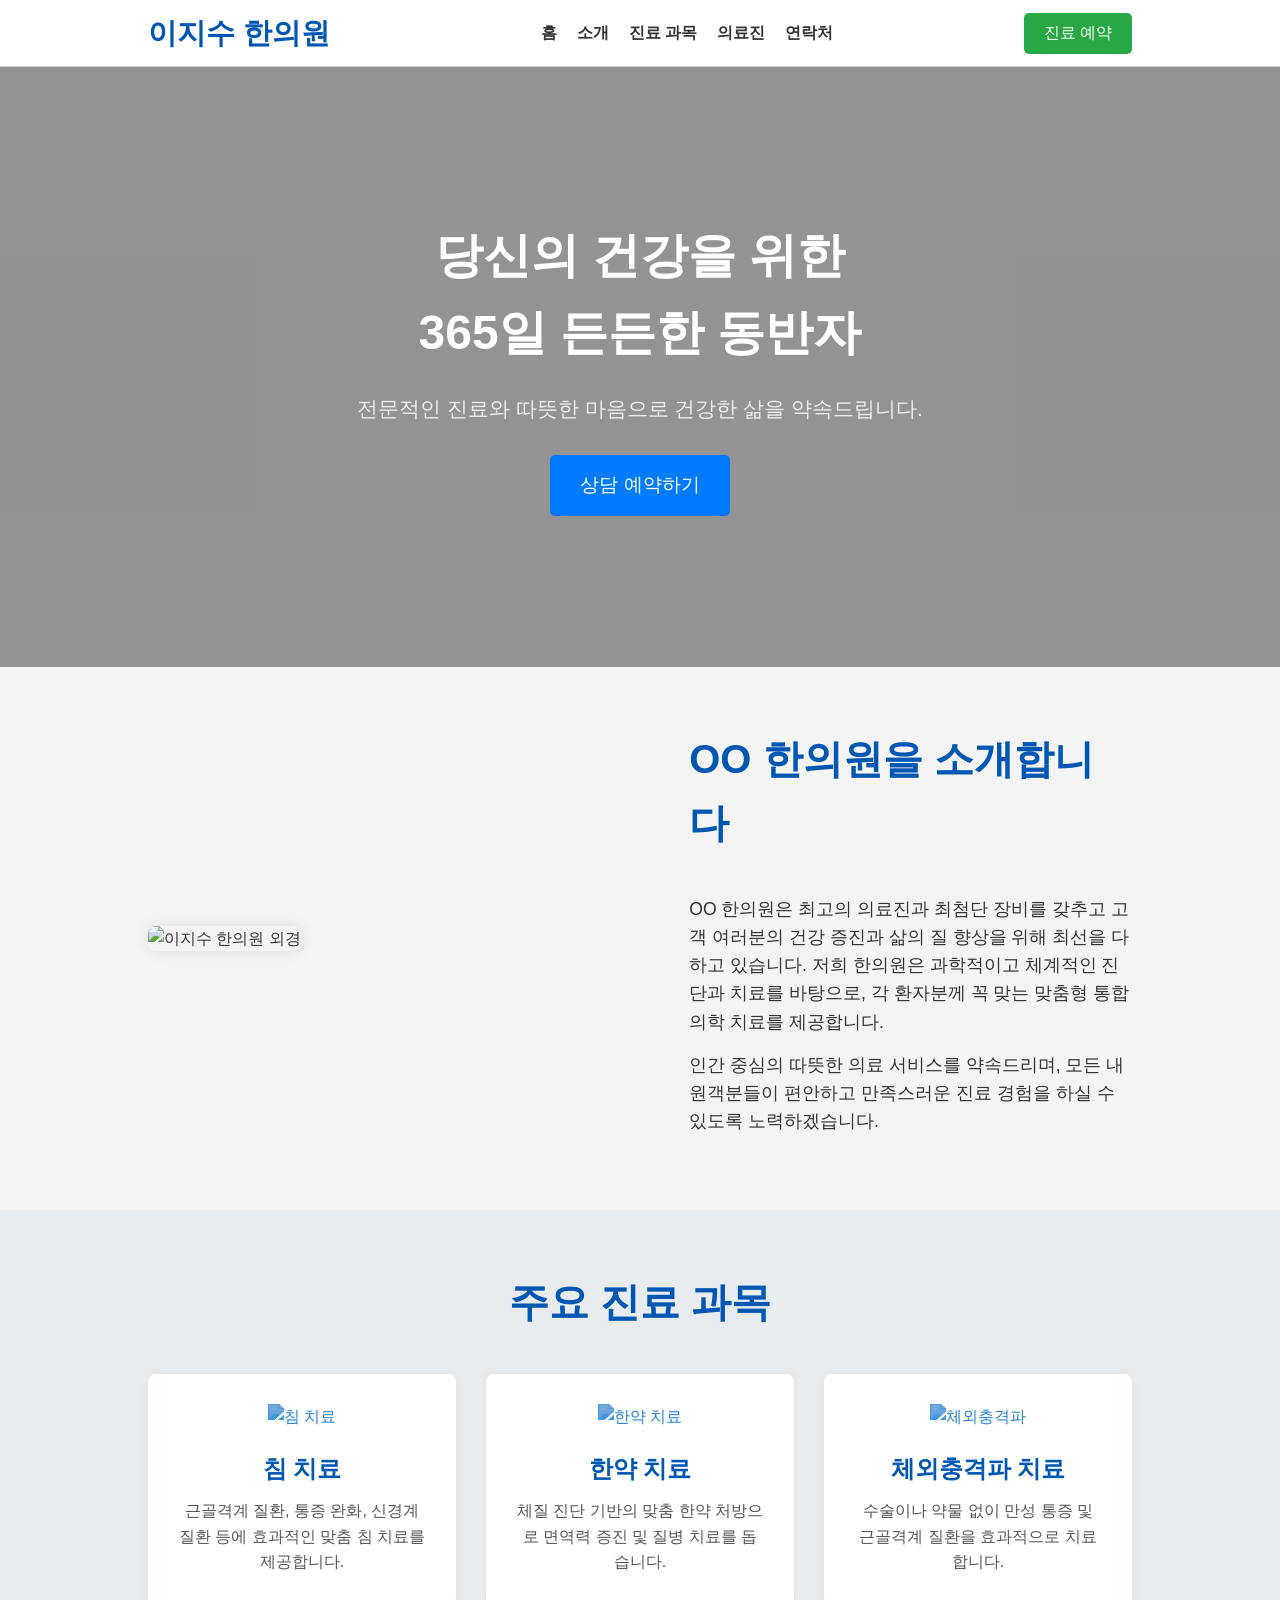
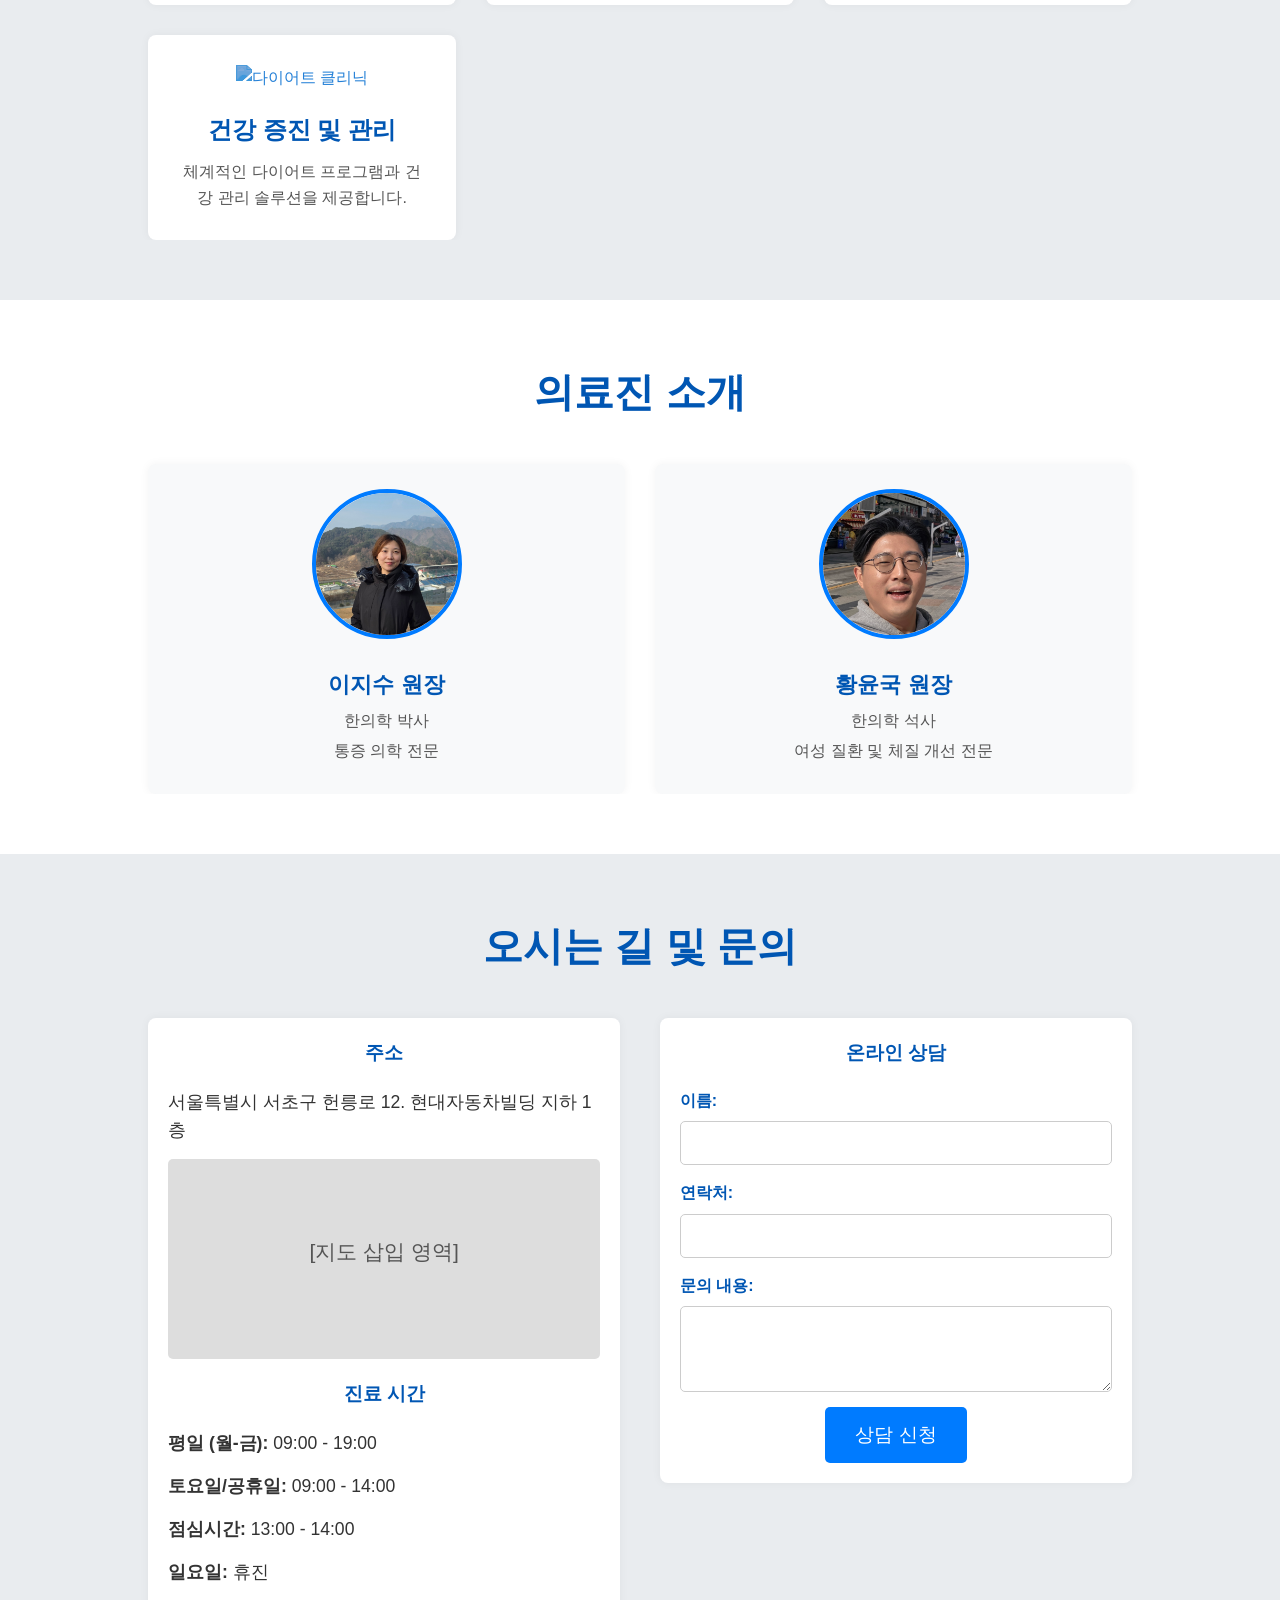
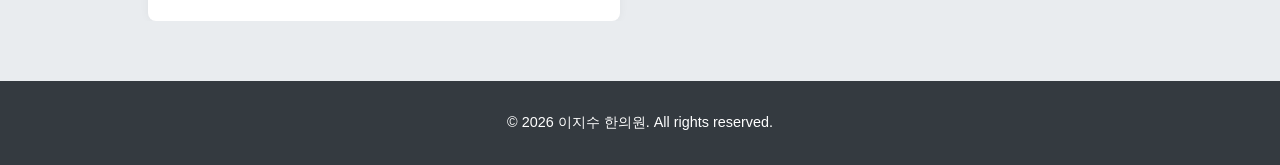
==== commit 8be2436c: "폼3" ====
--- a/index.html
+++ b/index.html
@@ -5,7 +5,9 @@
     <meta name="viewport" content="width=device-width, initial-scale=1.0">
     <title>이지수 한의원 - 건강한 아름다움을 위한 선택</title>
     <link rel="stylesheet" href="style.css">
-    </head>
+    <!-- Link to a favicon if available -->
+    <!-- <link rel="icon" href="favicon.ico" type="image/x-icon"> -->
+</head>
 <body>
     <header>
         <div class="container">
@@ -34,12 +36,12 @@
     <section id="about" class="about-section">
         <div class="container">
             <div class="about-image">
+                <!-- Placeholder for clinic image -->
                 <img src="images/clinic_exterior.jpg" alt="이지수 한의원 외경">
             </div>
             <div class="about-text">
-                <h2>이지수 한의원을 소개합니다</h2>
-                <p>이지수 한의원은 최고의 의료진과 최첨단 장비를 갖추고 고객 여러분의 건강 증진과 삶의 질 향상을 위해 최선을 다하고 있습니다. 저희
-       한의원은 과학적이고 체계적인 진단과 치료를 바탕으로, 각 환자분께 꼭 맞는 맞춤형 통합 의학 치료를 제공합니다.</p>
+                <h2>OO 한의원을 소개합니다</h2>
+                <p>OO 한의원은 최고의 의료진과 최첨단 장비를 갖추고 고객 여러분의 건강 증진과 삶의 질 향상을 위해 최선을 다하고 있습니다. 저희 한의원은 과학적이고 체계적인 진단과 치료를 바탕으로, 각 환자분께 꼭 맞는 맞춤형 통합 의학 치료를 제공합니다.</p>
                 <p>인간 중심의 따뜻한 의료 서비스를 약속드리며, 모든 내원객분들이 편안하고 만족스러운 진료 경험을 하실 수 있도록 노력하겠습니다.</p>
             </div>
         </div>
@@ -50,4 +52,93 @@
             <h2>주요 진료 과목</h2>
             <div class="services-grid">
                 <div class="service-item">
-                    <img+                    <img src="images/acupuncture.png" alt="침 치료">
+                    <h3>침 치료</h3>
+                    <p>근골격계 질환, 통증 완화, 신경계 질환 등에 효과적인 맞춤 침 치료를 제공합니다.</p>
+                </div>
+                <div class="service-item">
+                    <img src="images/herbal_medicine.png" alt="한약 치료">
+                    <h3>한약 치료</h3>
+                    <p>체질 진단 기반의 맞춤 한약 처방으로 면역력 증진 및 질병 치료를 돕습니다.</p>
+                </div>
+                <div class="service-item">
+                    <img src="images/shockwave.png" alt="체외충격파">
+                    <h3>체외충격파 치료</h3>
+                    <p>수술이나 약물 없이 만성 통증 및 근골격계 질환을 효과적으로 치료합니다.</p>
+                </div>
+                <div class="service-item">
+                    <img src="images/diet.png" alt="다이어트 클리닉">
+                    <h3>건강 증진 및 관리</h3>
+                    <p>체계적인 다이어트 프로그램과 건강 관리 솔루션을 제공합니다.</p>
+                </div>
+            </div>
+        </div>
+    </section>
+
+    <section id="doctors" class="doctors-section">
+        <div class="container">
+            <h2>의료진 소개</h2>
+            <div class="doctors-grid">
+                <div class="doctor-card">
+                    <img src="images/ljs.jpg" alt="이지수 원장">
+                    <h3>이지수 원장</h3>
+                    <p>한의학 박사</p>
+                    <p>통증 의학 전문</p>
+                </div>
+                <div class="doctor-card">
+                    <img src="images/hyg.jpg" alt="황윤국 원장">
+                    <h3>황윤국 원장</h3>
+                    <p>한의학 석사</p>
+                    <p>여성 질환 및 체질 개선 전문</p>
+                </div>
+                <!-- Add more doctor cards as needed -->
+            </div>
+        </div>
+    </section>
+
+    <section id="contact" class="contact-section">
+        <div class="container">
+            <h2>오시는 길 및 문의</h2>
+            <div class="contact-info">
+                <div class="address-map">
+                    <h3>주소</h3>
+                    <p>서울특별시 서초구 헌릉로 12. 현대자동차빌딩 지하 1층</p>
+                    <div class="map-placeholder">
+                        <!-- Placeholder for a map embed -->
+                        <p>[지도 삽입 영역]</p>
+                    </div>
+                    <h3>진료 시간</h3>
+                    <p><strong>평일 (월-금):</strong> 09:00 - 19:00</p>
+                    <p><strong>토요일/공휴일:</strong> 09:00 - 14:00</p>
+                    <p><strong>점심시간:</strong> 13:00 - 14:00</p>
+                    <p><strong>일요일:</strong> 휴진</p>
+                </div>
+                <div class="contact-form">
+                    <h3>온라인 상담</h3>
+                    <form id="contact-form" action="https://formspree.io/f/mlgpadna" method="post">
+                        <label for="name">이름:</label>
+                        <input type="text" id="name" name="name" required>
+
+                        <label for="phone">연락처:</label>
+                        <input type="tel" id="phone" name="phone" required>
+
+                        <label for="message">문의 내용:</label>
+                        <textarea id="message" name="message" rows="4" required></textarea>
+
+                        <button type="submit" class="cta-button">상담 신청</button>
+                    </form>
+                </div>
+            </div>
+        </div>
+    </section>
+
+    <footer>
+        <div class="container">
+            <p>&copy; 2026 이지수 한의원. All rights reserved.</p>
+            <!-- Optional: Links to privacy policy, terms of service -->
+        </div>
+    </footer>
+
+    <!-- <script src="script.js"></script> -->
+</body>
+</html>
